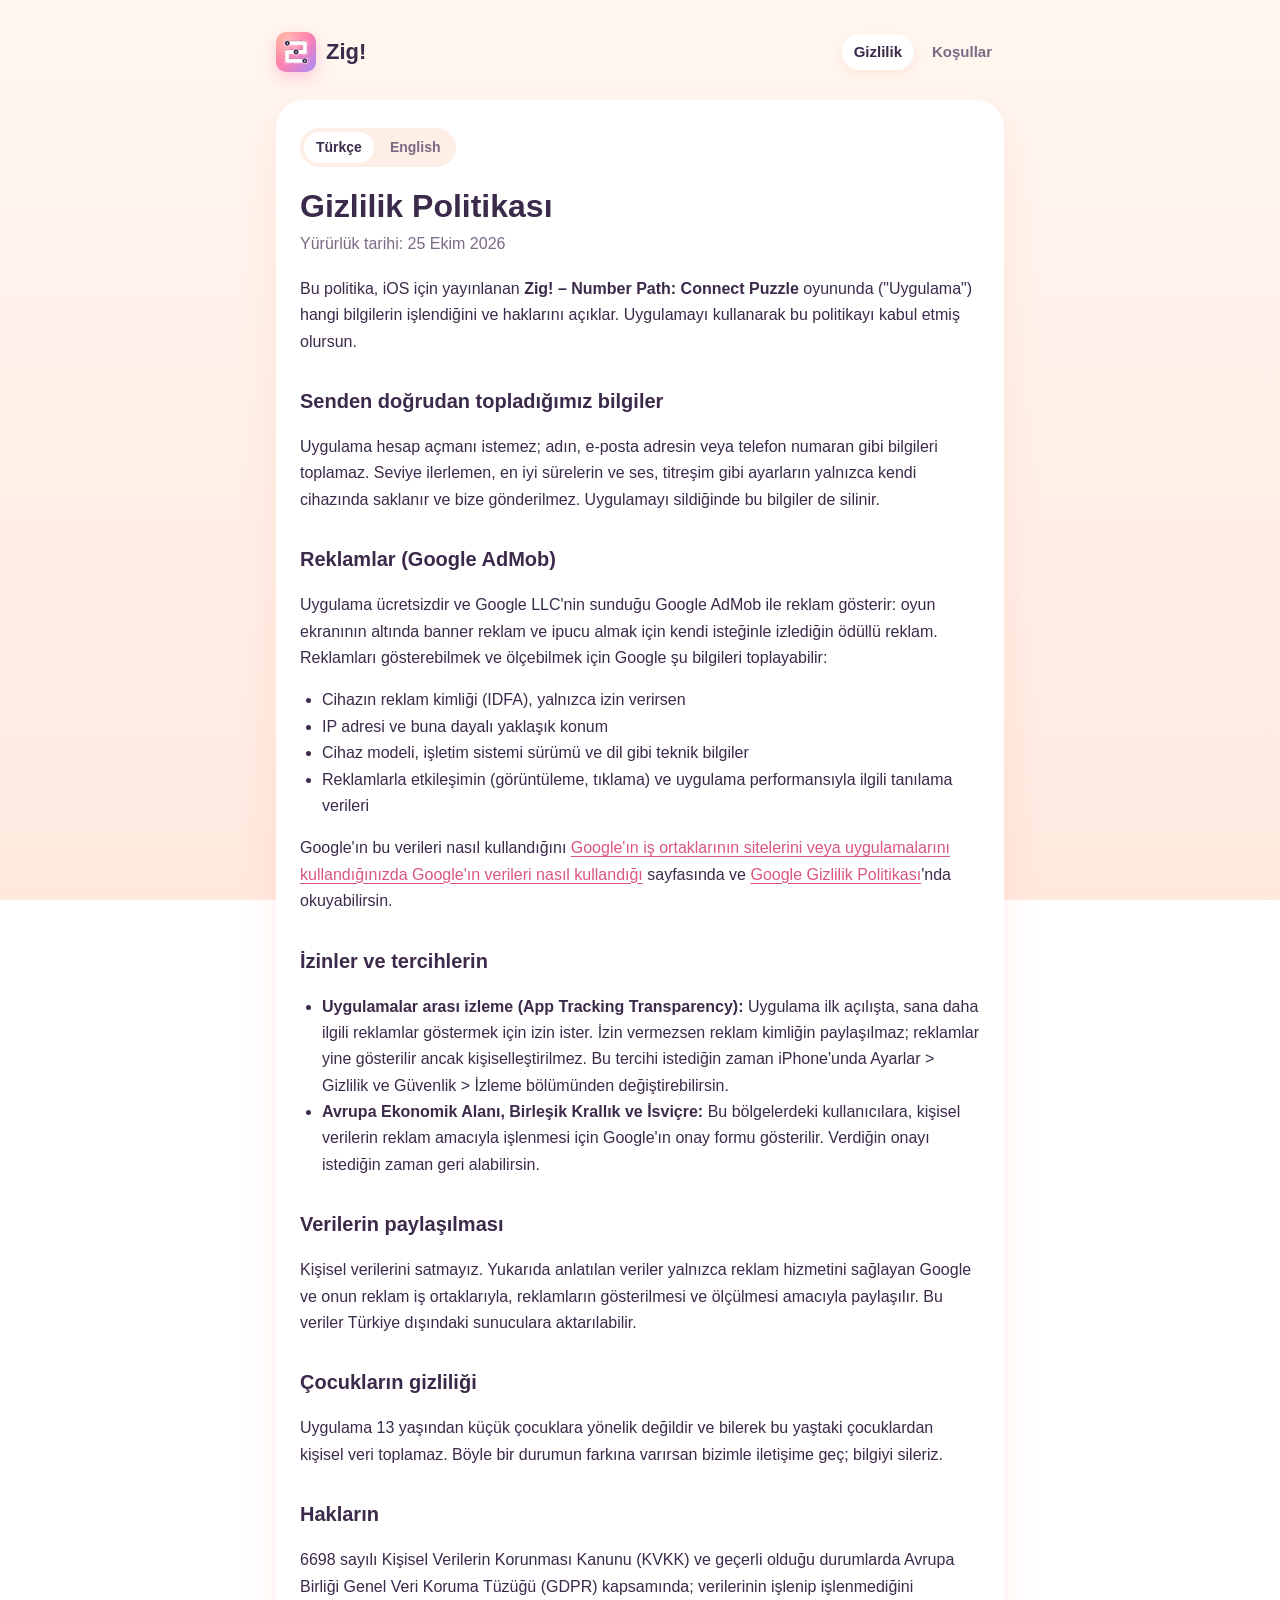
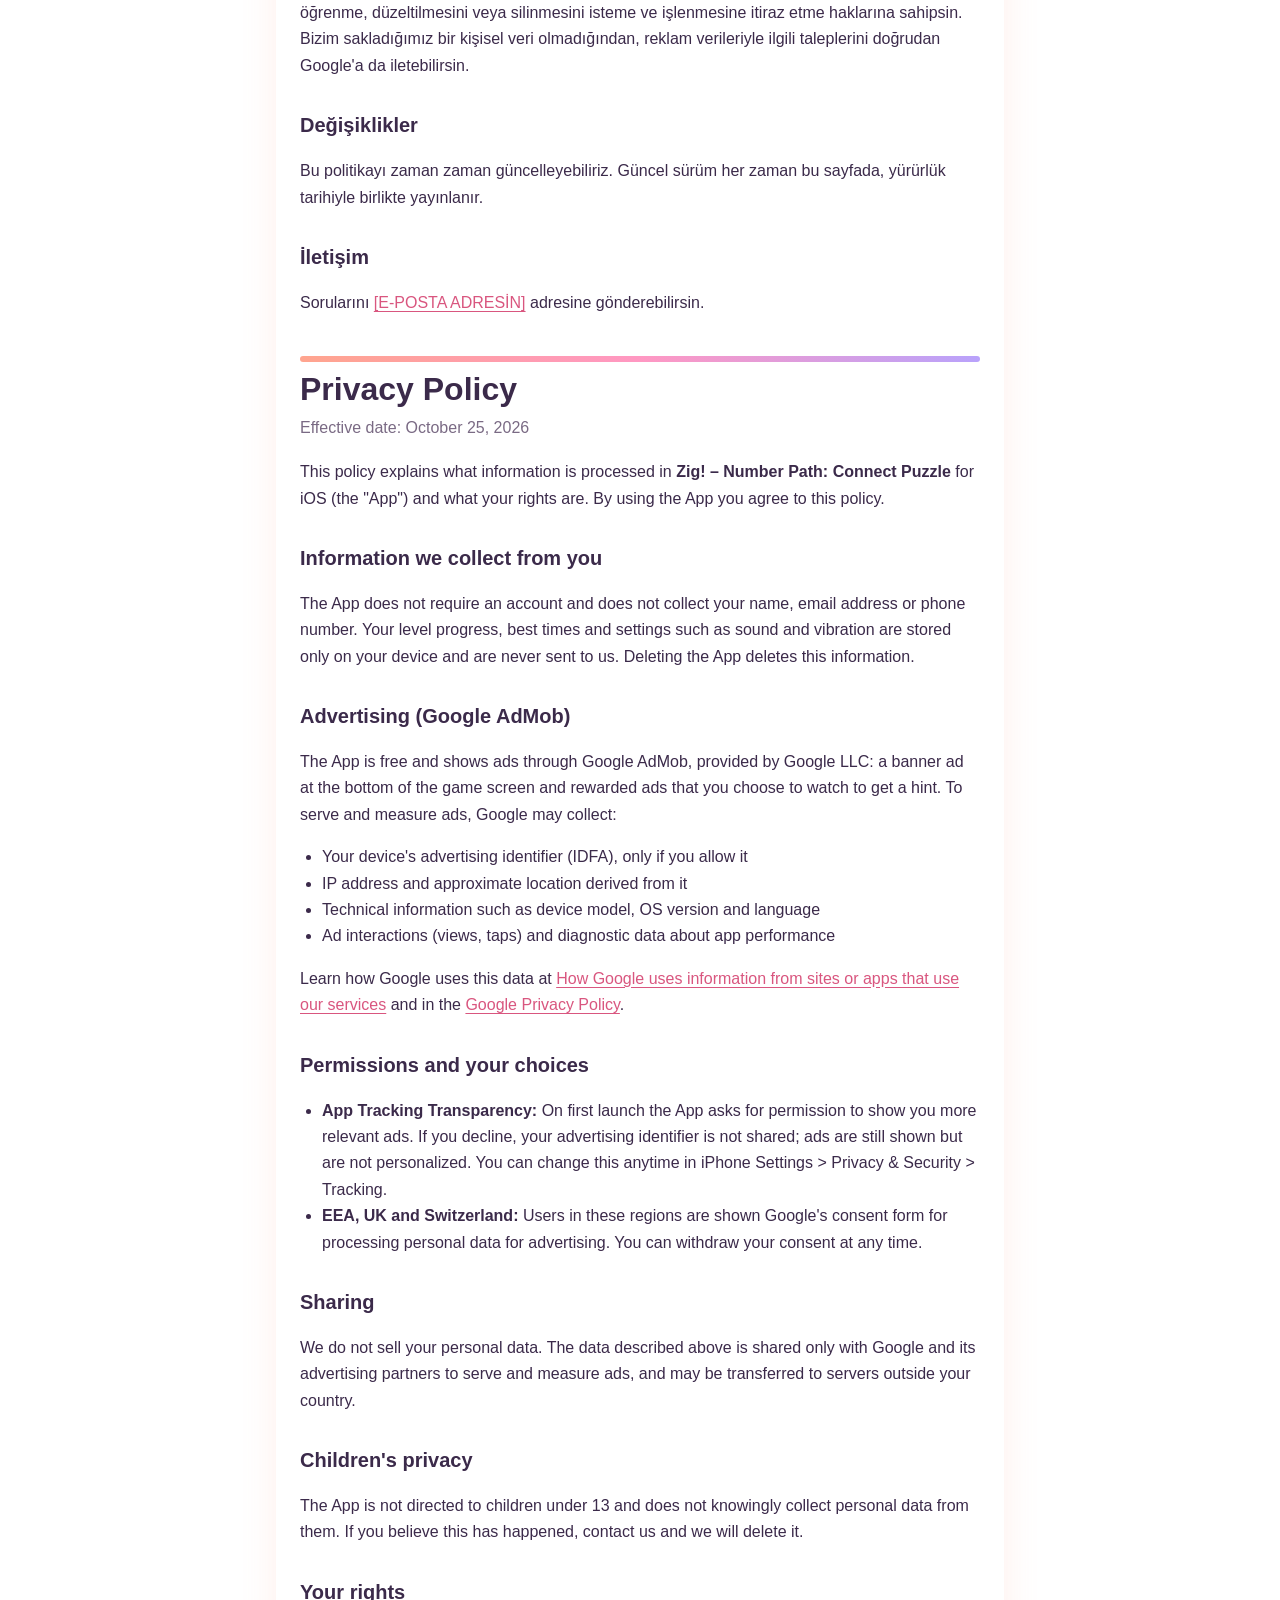
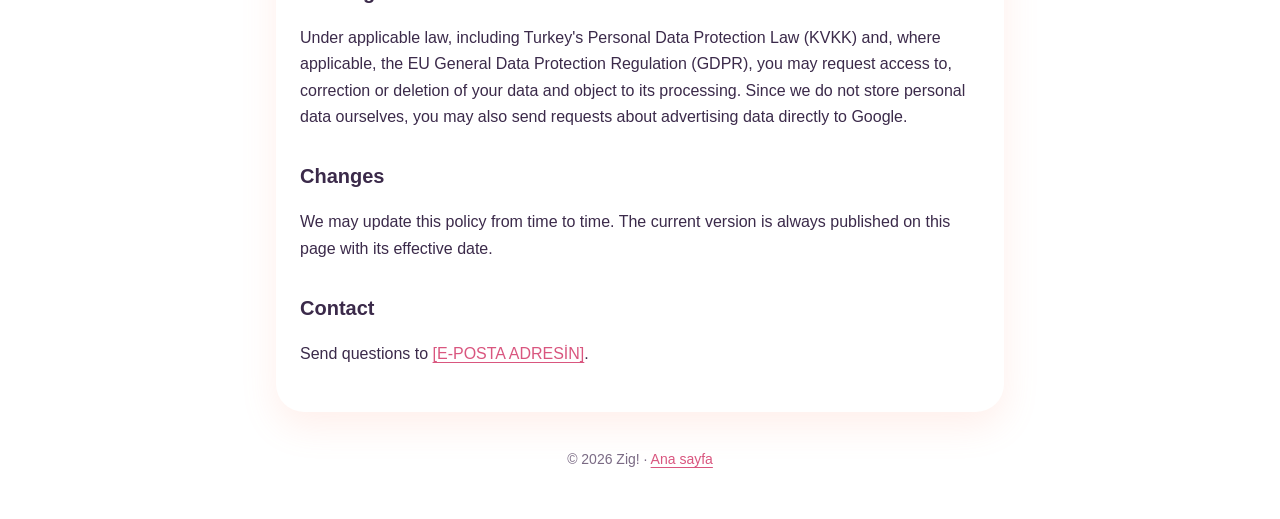
==== privacy.html @ 1cdf1e79 "Add files via upload" ====
<!doctype html>
<html lang="tr">
<head>
  <meta charset="utf-8">
  <meta name="viewport" content="width=device-width, initial-scale=1">
  <title>Gizlilik Politikası – Zig!</title>
  <link rel="icon" href="icon.png">
  <link rel="stylesheet" href="style.css">
</head>
<body>
  <div class="wrap">
    <nav class="nav">
      <a class="brand" href="index.html"><img src="icon.png" alt=""><span>Zig!</span></a>
      <div class="nav-links">
        <a href="privacy.html" aria-current="page">Gizlilik</a>
        <a href="terms.html">Koşullar</a>
      </div>
    </nav>

    <article class="doc">
      <div class="lang"><a href="#tr">Türkçe</a><a href="#en">English</a></div>

      <section id="tr" lang="tr">
        <h1>Gizlilik Politikası</h1>
        <p class="meta">Yürürlük tarihi: 25 Ekim 2026</p>

        <p>Bu politika, iOS için yayınlanan <strong>Zig! – Number Path: Connect Puzzle</strong> oyununda ("Uygulama") hangi bilgilerin işlendiğini ve haklarını açıklar. Uygulamayı kullanarak bu politikayı kabul etmiş olursun.</p>

        <h2>Senden doğrudan topladığımız bilgiler</h2>
        <p>Uygulama hesap açmanı istemez; adın, e-posta adresin veya telefon numaran gibi bilgileri toplamaz. Seviye ilerlemen, en iyi sürelerin ve ses, titreşim gibi ayarların yalnızca kendi cihazında saklanır ve bize gönderilmez. Uygulamayı sildiğinde bu bilgiler de silinir.</p>

        <h2>Reklamlar (Google AdMob)</h2>
        <p>Uygulama ücretsizdir ve Google LLC'nin sunduğu Google AdMob ile reklam gösterir: oyun ekranının altında banner reklam ve ipucu almak için kendi isteğinle izlediğin ödüllü reklam. Reklamları gösterebilmek ve ölçebilmek için Google şu bilgileri toplayabilir:</p>
        <ul>
          <li>Cihazın reklam kimliği (IDFA), yalnızca izin verirsen</li>
          <li>IP adresi ve buna dayalı yaklaşık konum</li>
          <li>Cihaz modeli, işletim sistemi sürümü ve dil gibi teknik bilgiler</li>
          <li>Reklamlarla etkileşimin (görüntüleme, tıklama) ve uygulama performansıyla ilgili tanılama verileri</li>
        </ul>
        <p>Google'ın bu verileri nasıl kullandığını <a href="https://policies.google.com/technologies/partner-sites" target="_blank" rel="noopener">Google'ın iş ortaklarının sitelerini veya uygulamalarını kullandığınızda Google'ın verileri nasıl kullandığı</a> sayfasında ve <a href="https://policies.google.com/privacy" target="_blank" rel="noopener">Google Gizlilik Politikası</a>'nda okuyabilirsin.</p>

        <h2>İzinler ve tercihlerin</h2>
        <ul>
          <li><strong>Uygulamalar arası izleme (App Tracking Transparency):</strong> Uygulama ilk açılışta, sana daha ilgili reklamlar göstermek için izin ister. İzin vermezsen reklam kimliğin paylaşılmaz; reklamlar yine gösterilir ancak kişiselleştirilmez. Bu tercihi istediğin zaman iPhone'unda Ayarlar &gt; Gizlilik ve Güvenlik &gt; İzleme bölümünden değiştirebilirsin.</li>
          <li><strong>Avrupa Ekonomik Alanı, Birleşik Krallık ve İsviçre:</strong> Bu bölgelerdeki kullanıcılara, kişisel verilerin reklam amacıyla işlenmesi için Google'ın onay formu gösterilir. Verdiğin onayı istediğin zaman geri alabilirsin.</li>
        </ul>

        <h2>Verilerin paylaşılması</h2>
        <p>Kişisel verilerini satmayız. Yukarıda anlatılan veriler yalnızca reklam hizmetini sağlayan Google ve onun reklam iş ortaklarıyla, reklamların gösterilmesi ve ölçülmesi amacıyla paylaşılır. Bu veriler Türkiye dışındaki sunuculara aktarılabilir.</p>

        <h2>Çocukların gizliliği</h2>
        <p>Uygulama 13 yaşından küçük çocuklara yönelik değildir ve bilerek bu yaştaki çocuklardan kişisel veri toplamaz. Böyle bir durumun farkına varırsan bizimle iletişime geç; bilgiyi sileriz.</p>

        <h2>Hakların</h2>
        <p>6698 sayılı Kişisel Verilerin Korunması Kanunu (KVKK) ve geçerli olduğu durumlarda Avrupa Birliği Genel Veri Koruma Tüzüğü (GDPR) kapsamında; verilerinin işlenip işlenmediğini öğrenme, düzeltilmesini veya silinmesini isteme ve işlenmesine itiraz etme haklarına sahipsin. Bizim sakladığımız bir kişisel veri olmadığından, reklam verileriyle ilgili taleplerini doğrudan Google'a da iletebilirsin.</p>

        <h2>Değişiklikler</h2>
        <p>Bu politikayı zaman zaman güncelleyebiliriz. Güncel sürüm her zaman bu sayfada, yürürlük tarihiyle birlikte yayınlanır.</p>

        <h2>İletişim</h2>
        <p>Sorularını <a href="mailto:[E-POSTA ADRESİN]">[E-POSTA ADRESİN]</a> adresine gönderebilirsin.</p>
      </section>

      <div class="divider"></div>

      <section id="en" lang="en">
        <h1>Privacy Policy</h1>
        <p class="meta">Effective date: October 25, 2026</p>

        <p>This policy explains what information is processed in <strong>Zig! – Number Path: Connect Puzzle</strong> for iOS (the "App") and what your rights are. By using the App you agree to this policy.</p>

        <h2>Information we collect from you</h2>
        <p>The App does not require an account and does not collect your name, email address or phone number. Your level progress, best times and settings such as sound and vibration are stored only on your device and are never sent to us. Deleting the App deletes this information.</p>

        <h2>Advertising (Google AdMob)</h2>
        <p>The App is free and shows ads through Google AdMob, provided by Google LLC: a banner ad at the bottom of the game screen and rewarded ads that you choose to watch to get a hint. To serve and measure ads, Google may collect:</p>
        <ul>
          <li>Your device's advertising identifier (IDFA), only if you allow it</li>
          <li>IP address and approximate location derived from it</li>
          <li>Technical information such as device model, OS version and language</li>
          <li>Ad interactions (views, taps) and diagnostic data about app performance</li>
        </ul>
        <p>Learn how Google uses this data at <a href="https://policies.google.com/technologies/partner-sites" target="_blank" rel="noopener">How Google uses information from sites or apps that use our services</a> and in the <a href="https://policies.google.com/privacy" target="_blank" rel="noopener">Google Privacy Policy</a>.</p>

        <h2>Permissions and your choices</h2>
        <ul>
          <li><strong>App Tracking Transparency:</strong> On first launch the App asks for permission to show you more relevant ads. If you decline, your advertising identifier is not shared; ads are still shown but are not personalized. You can change this anytime in iPhone Settings &gt; Privacy &amp; Security &gt; Tracking.</li>
          <li><strong>EEA, UK and Switzerland:</strong> Users in these regions are shown Google's consent form for processing personal data for advertising. You can withdraw your consent at any time.</li>
        </ul>

        <h2>Sharing</h2>
        <p>We do not sell your personal data. The data described above is shared only with Google and its advertising partners to serve and measure ads, and may be transferred to servers outside your country.</p>

        <h2>Children's privacy</h2>
        <p>The App is not directed to children under 13 and does not knowingly collect personal data from them. If you believe this has happened, contact us and we will delete it.</p>

        <h2>Your rights</h2>
        <p>Under applicable law, including Turkey's Personal Data Protection Law (KVKK) and, where applicable, the EU General Data Protection Regulation (GDPR), you may request access to, correction or deletion of your data and object to its processing. Since we do not store personal data ourselves, you may also send requests about advertising data directly to Google.</p>

        <h2>Changes</h2>
        <p>We may update this policy from time to time. The current version is always published on this page with its effective date.</p>

        <h2>Contact</h2>
        <p>Send questions to <a href="mailto:[E-POSTA ADRESİN]">[E-POSTA ADRESİN]</a>.</p>
      </section>
    </article>

    <footer>© 2026 Zig! · <a href="index.html">Ana sayfa</a></footer>
  </div>
</body>
</html>
---- style.css ----
:root {
  --bg: #FFF7F0;
  --bg-bottom: #FFE9DF;
  --card: #FFFFFF;
  --cell: #FDEFE6;
  --coral: #FF8E72;
  --pink: #FF7EB3;
  --lavender: #A78BFA;
  --plum: #3B2A4A;
  --plum-soft: #7A6A84;
  --gradient: linear-gradient(90deg, var(--coral), var(--pink), var(--lavender));
}

* { box-sizing: border-box; }

html { -webkit-text-size-adjust: 100%; }

body {
  margin: 0;
  min-height: 100vh;
  background: linear-gradient(180deg, var(--bg), var(--bg-bottom)) fixed;
  color: var(--plum);
  font-family: ui-rounded, "SF Pro Rounded", -apple-system, BlinkMacSystemFont, "Segoe UI", Roboto, sans-serif;
  line-height: 1.65;
}

a { color: #D9567F; text-underline-offset: 3px; }

.wrap { max-width: 760px; margin: 0 auto; padding: 32px 16px 48px; }

/* Üst bar */
.nav {
  display: flex;
  align-items: center;
  justify-content: space-between;
  gap: 12px;
  margin-bottom: 28px;
}
.brand { display: flex; align-items: center; gap: 10px; text-decoration: none; color: var(--plum); }
.brand img { width: 40px; height: 40px; border-radius: 10px; box-shadow: 0 6px 16px rgba(255, 126, 179, .35); }
.brand span { font-size: 22px; font-weight: 800; }
.nav-links { display: flex; gap: 6px; flex-wrap: wrap; justify-content: flex-end; }
.nav-links a {
  color: var(--plum-soft);
  text-decoration: none;
  font-weight: 600;
  font-size: 15px;
  padding: 6px 12px;
  border-radius: 999px;
}
.nav-links a[aria-current="page"] { background: var(--card); color: var(--plum); box-shadow: 0 4px 12px rgba(255, 142, 114, .15); }

/* Ana sayfa */
.hero { text-align: center; padding: 24px 0 8px; }
.hero img { width: 132px; height: 132px; border-radius: 30px; box-shadow: 0 18px 40px rgba(255, 126, 179, .35); }
.hero h1 { font-size: 48px; margin: 20px 0 4px; font-weight: 800; letter-spacing: -.5px; }
.hero p { font-size: 18px; color: var(--plum-soft); margin: 0 auto; max-width: 440px; }
.bar { height: 8px; width: 120px; margin: 22px auto 0; border-radius: 999px; background: var(--gradient); }

.cards { display: grid; grid-template-columns: repeat(auto-fit, minmax(220px, 1fr)); gap: 14px; margin-top: 36px; }
.card {
  display: block;
  background: var(--card);
  border-radius: 22px;
  padding: 20px 22px;
  text-decoration: none;
  color: var(--plum);
  box-shadow: 0 10px 28px rgba(255, 142, 114, .14);
}
.card strong { display: block; font-size: 18px; margin-bottom: 2px; }
.card span { color: var(--plum-soft); font-size: 15px; }

/* Yasal metin sayfaları */
.doc { background: var(--card); border-radius: 28px; padding: 28px 24px; box-shadow: 0 14px 36px rgba(255, 142, 114, .14); }
.doc h1 { font-size: 32px; line-height: 1.2; margin: 0 0 6px; }
.doc h2 { font-size: 20px; margin: 30px 0 6px; }
.doc p, .doc li { font-size: 16px; }
.doc ul { padding-left: 22px; }
.meta { color: var(--plum-soft); font-size: 14px; margin: 0 0 18px; }
.lang { display: inline-flex; gap: 4px; background: var(--cell); padding: 4px; border-radius: 999px; margin-bottom: 20px; }
.lang a { text-decoration: none; color: var(--plum-soft); font-weight: 600; font-size: 14px; padding: 4px 12px; border-radius: 999px; }
.lang a:first-child { background: var(--card); color: var(--plum); }
.divider { height: 6px; border-radius: 999px; background: var(--gradient); margin: 40px 0 8px; opacity: .8; }

footer { text-align: center; color: var(--plum-soft); font-size: 14px; margin-top: 36px; }

@media (max-width: 520px) {
  .hero h1 { font-size: 40px; }
  .doc { padding: 22px 18px; border-radius: 22px; }
  .doc h1 { font-size: 26px; }
  .brand span { font-size: 20px; }
}
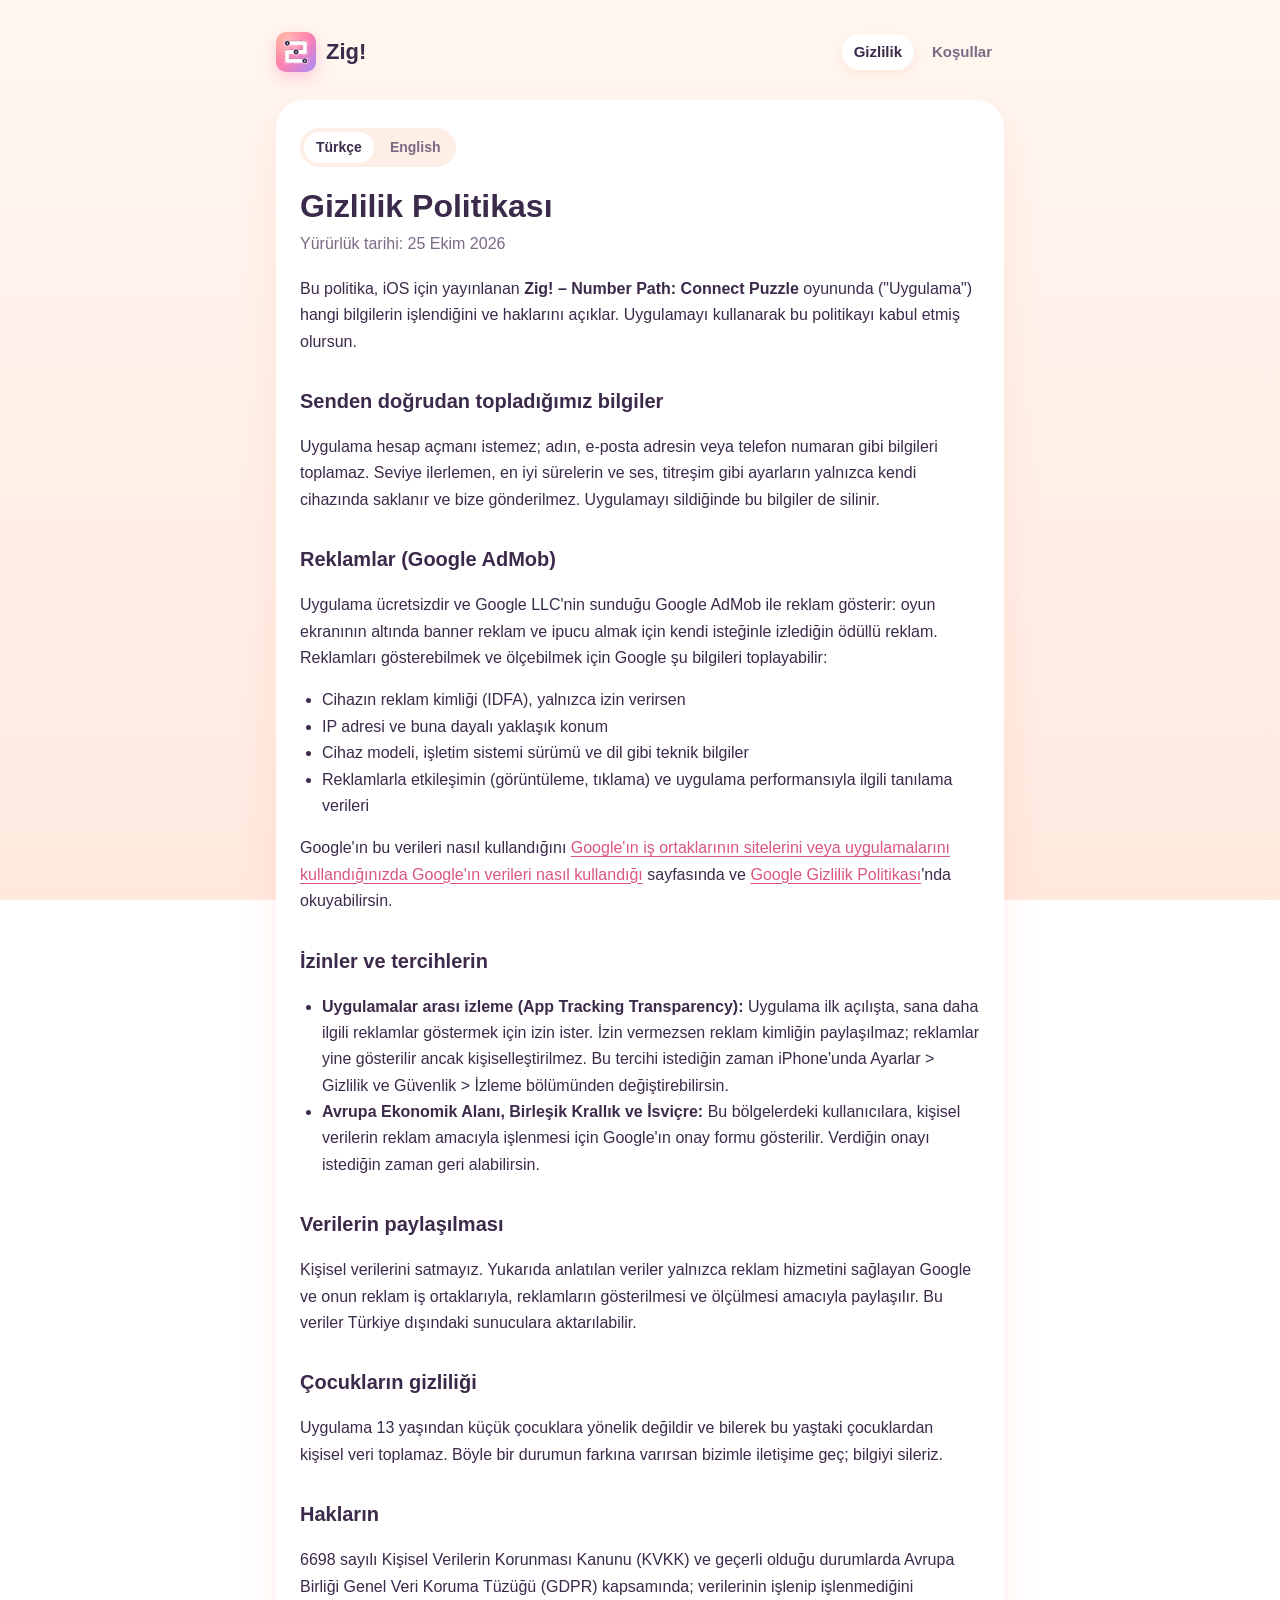
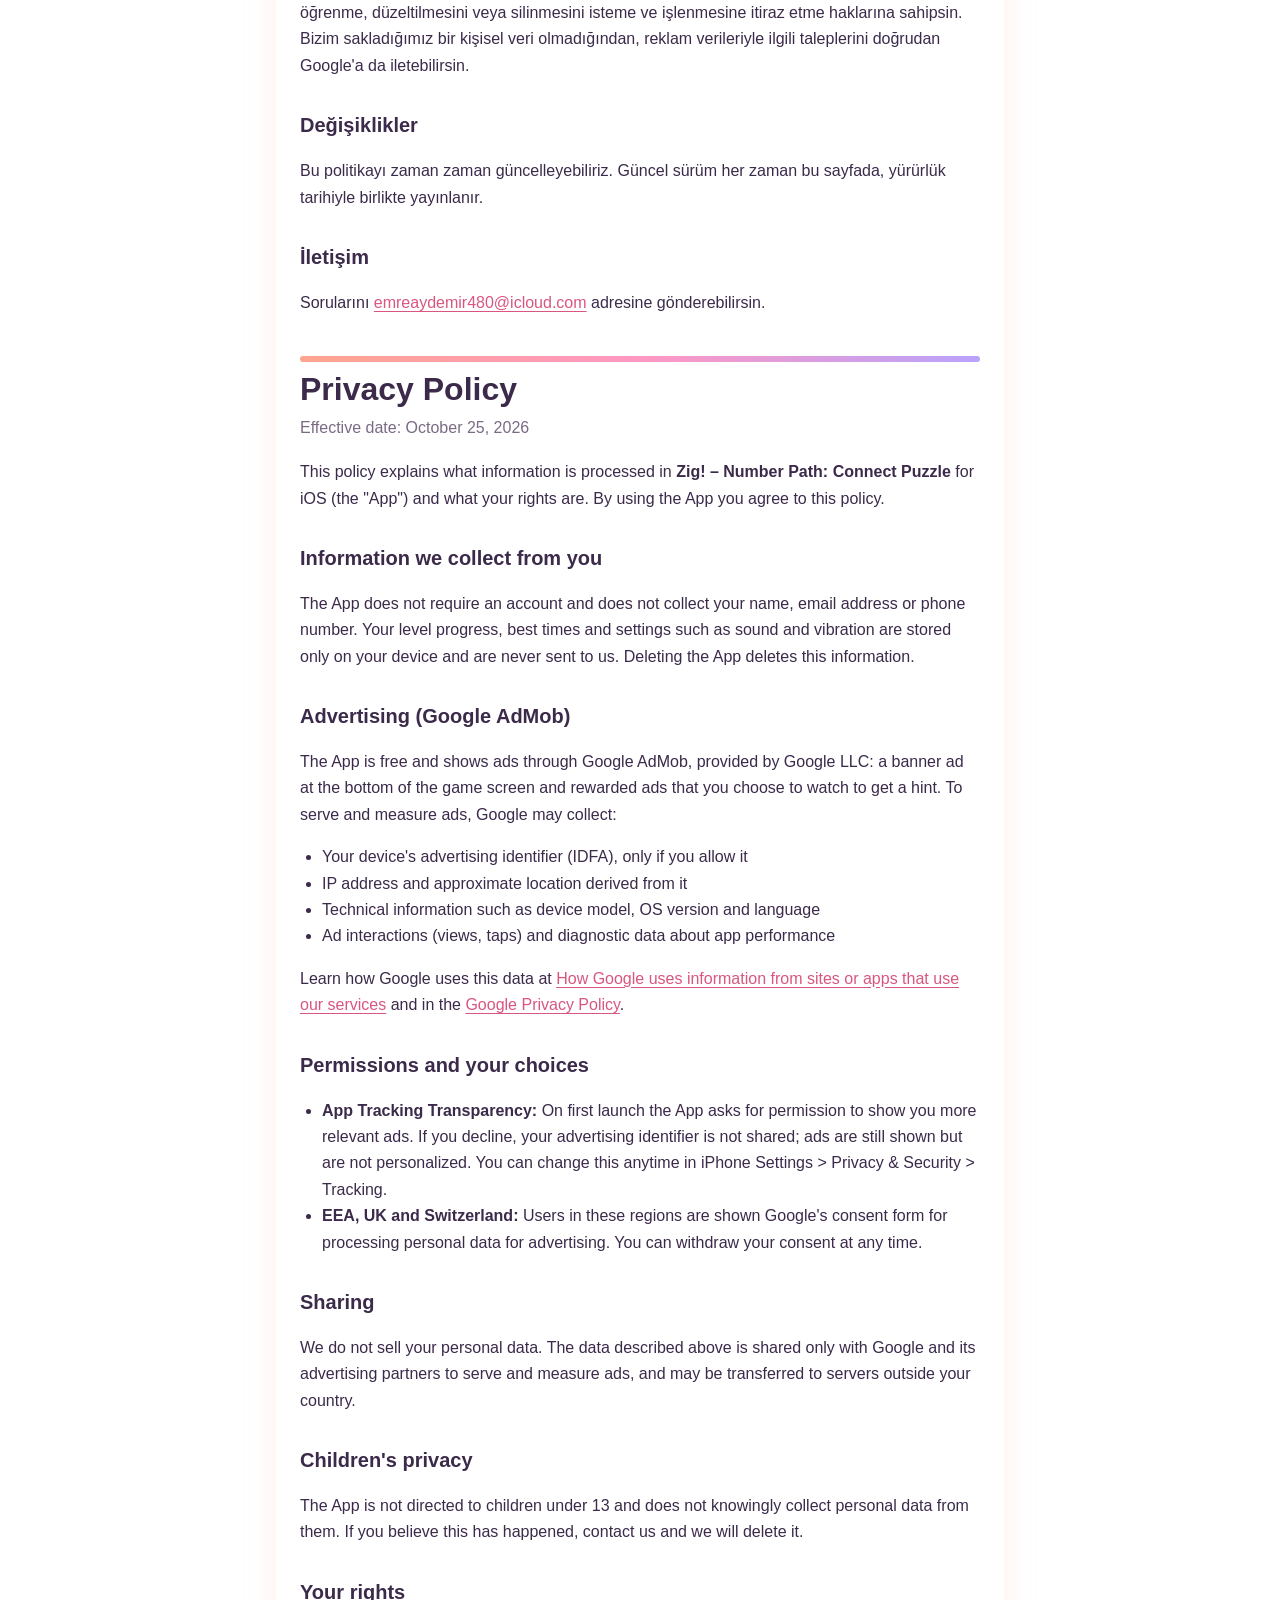
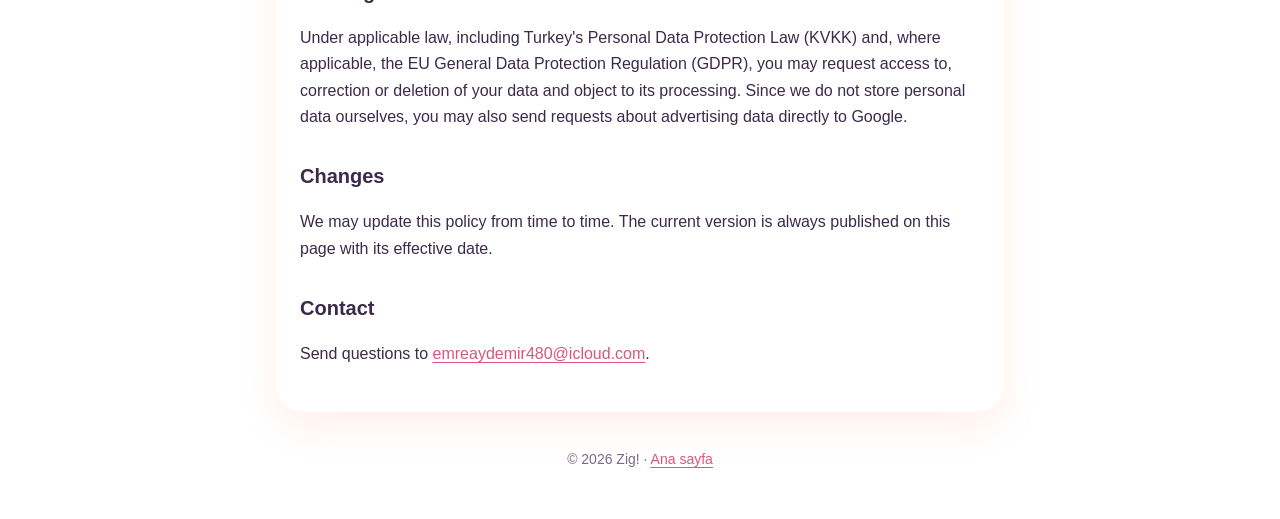
==== commit 78e3bf8a: "Add files via upload" ====
--- a/privacy.html
+++ b/privacy.html
@@ -58,7 +58,7 @@
         <p>Bu politikayı zaman zaman güncelleyebiliriz. Güncel sürüm her zaman bu sayfada, yürürlük tarihiyle birlikte yayınlanır.</p>
 
         <h2>İletişim</h2>
-        <p>Sorularını <a href="mailto:[E-POSTA ADRESİN]">[E-POSTA ADRESİN]</a> adresine gönderebilirsin.</p>
+        <p>Sorularını <a href="mailto:emreaydemir480@icloud.com">emreaydemir480@icloud.com</a> adresine gönderebilirsin.</p>
       </section>
 
       <div class="divider"></div>
@@ -101,7 +101,7 @@
         <p>We may update this policy from time to time. The current version is always published on this page with its effective date.</p>
 
         <h2>Contact</h2>
-        <p>Send questions to <a href="mailto:[E-POSTA ADRESİN]">[E-POSTA ADRESİN]</a>.</p>
+        <p>Send questions to <a href="mailto:emreaydemir480@icloud.com">emreaydemir480@icloud.com</a>.</p>
       </section>
     </article>
 
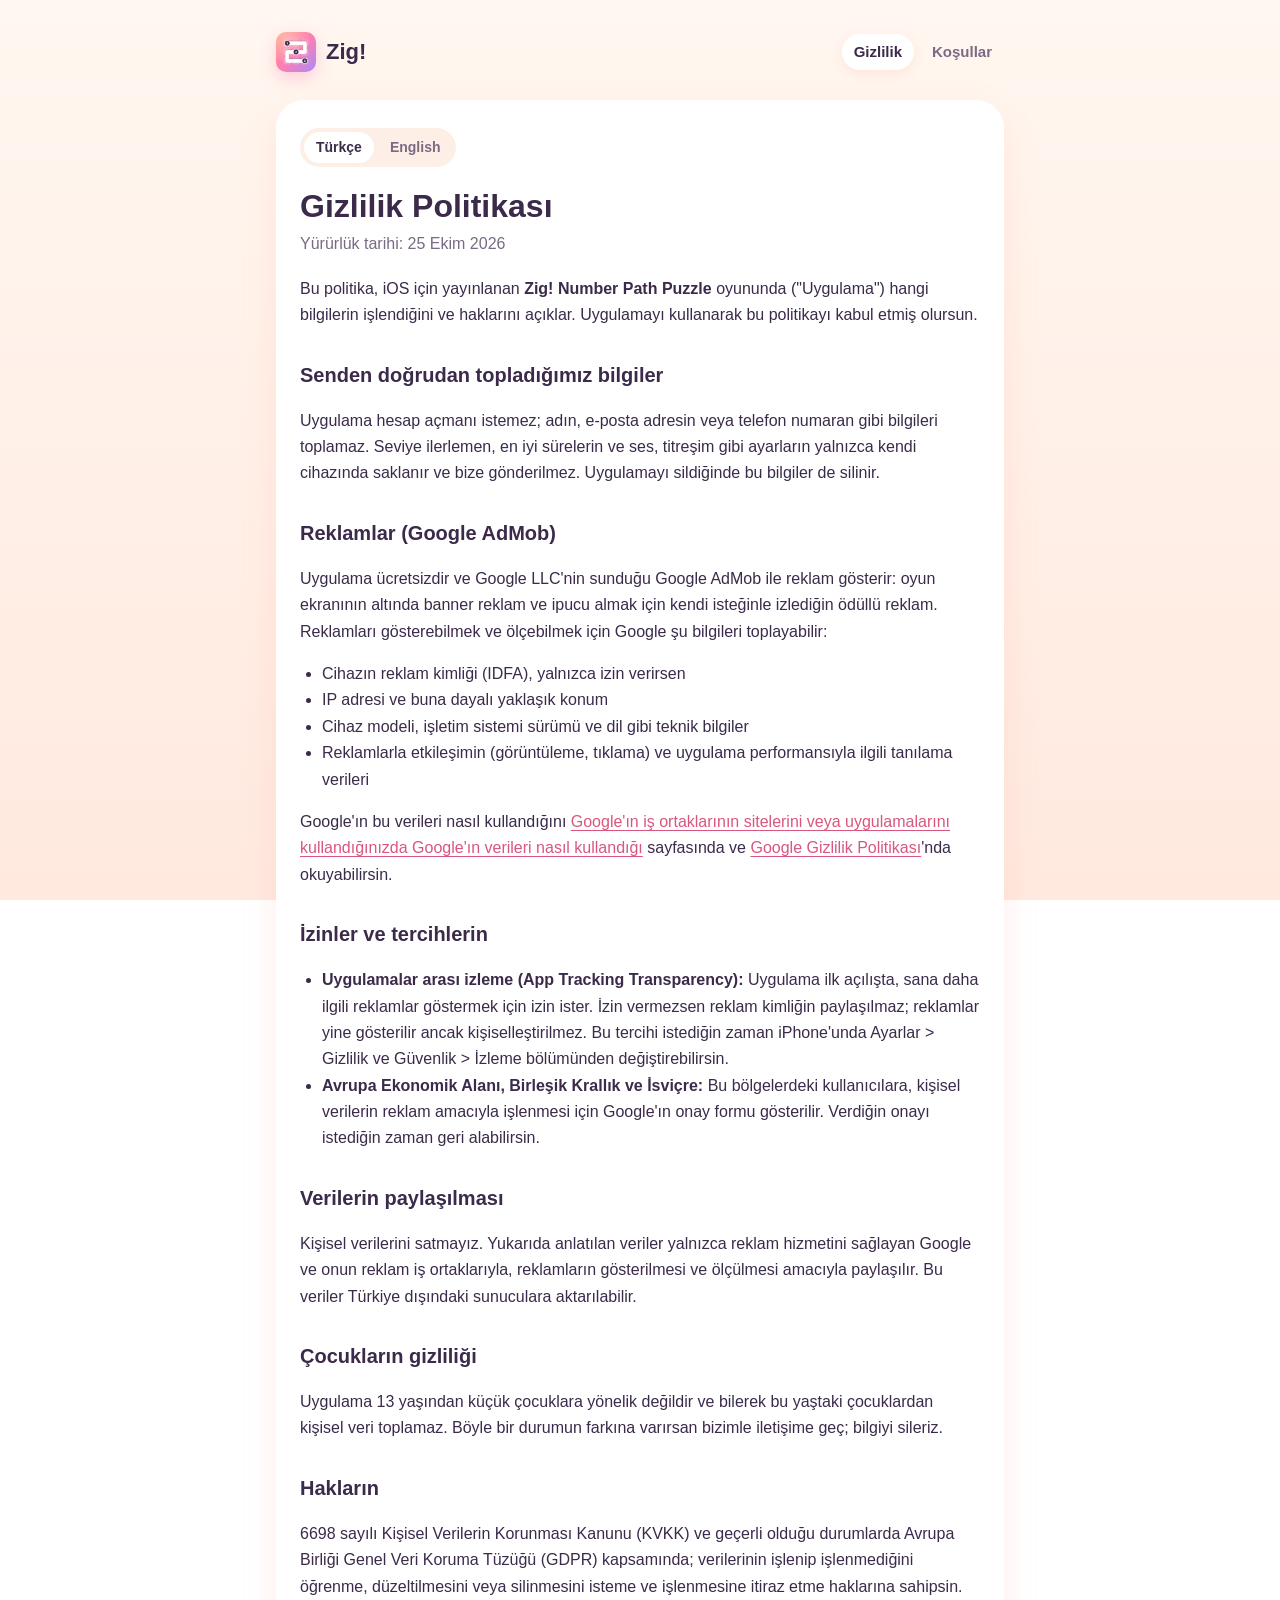
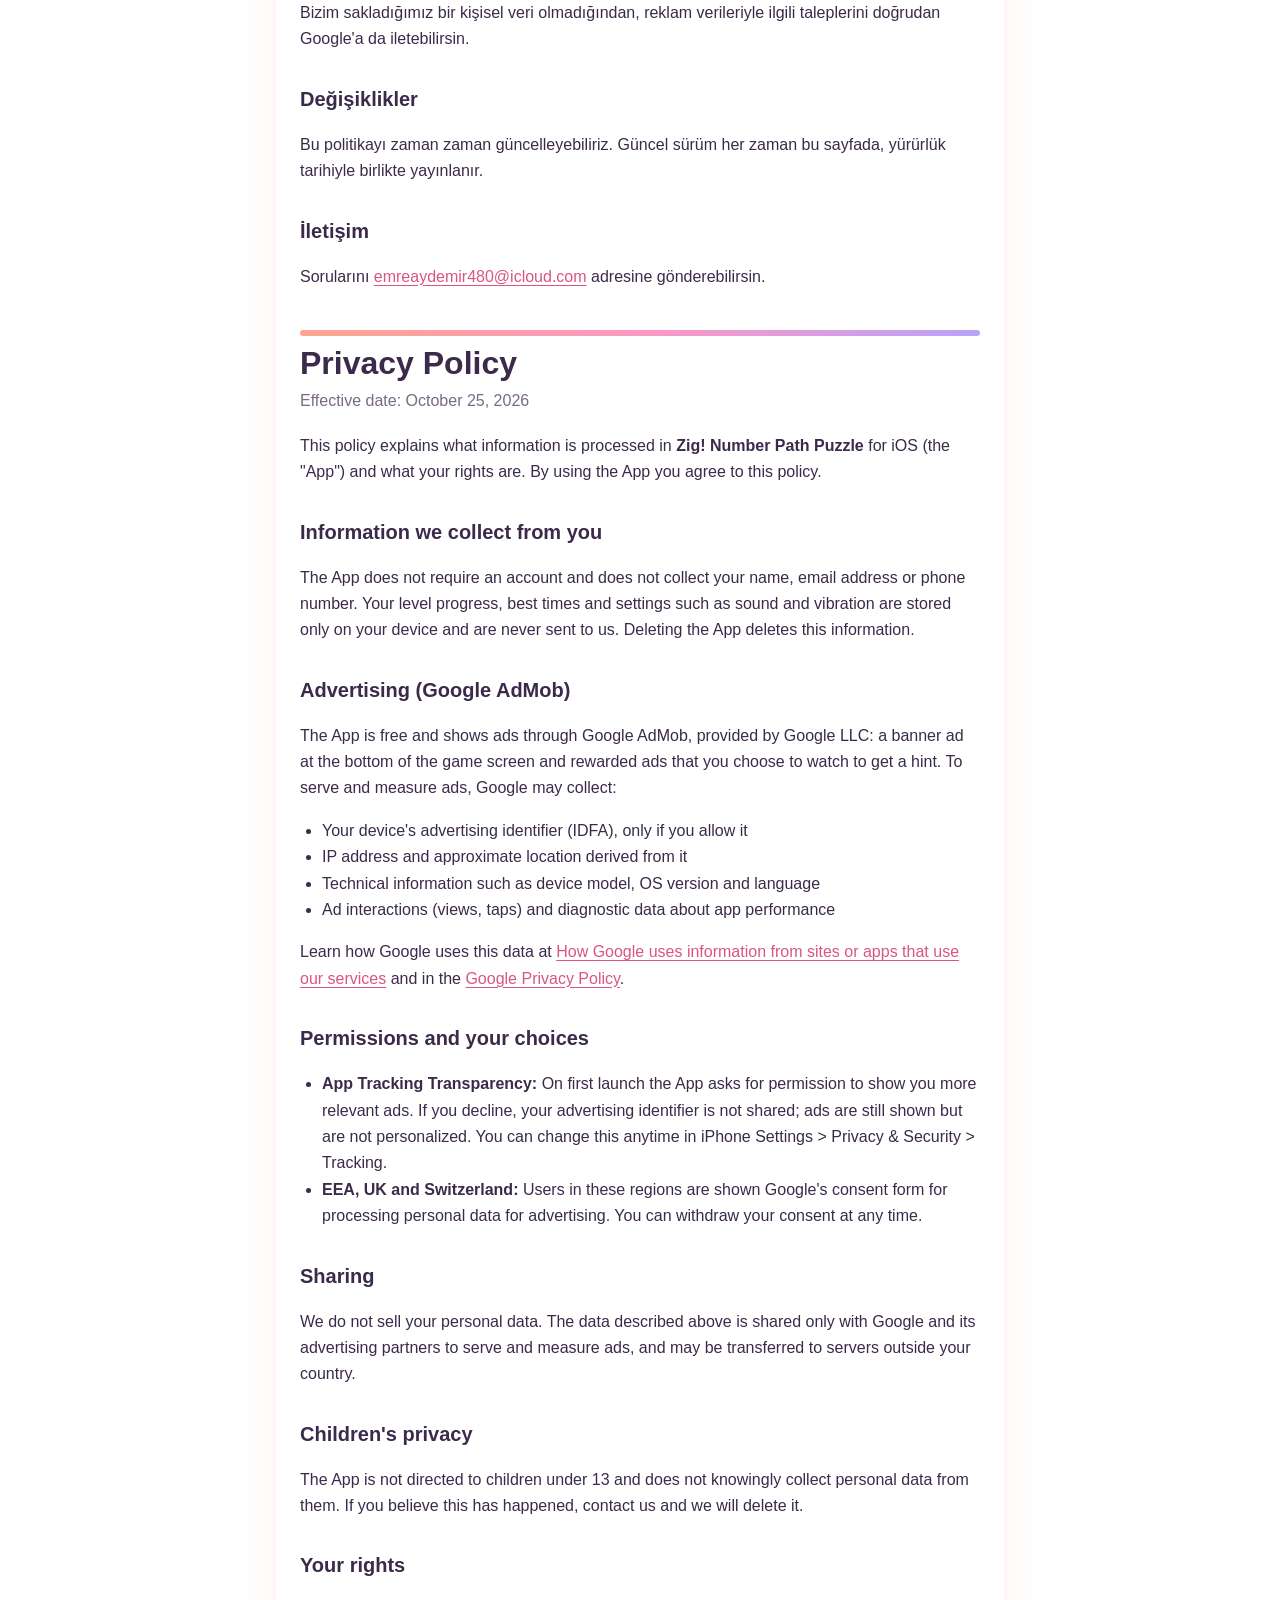
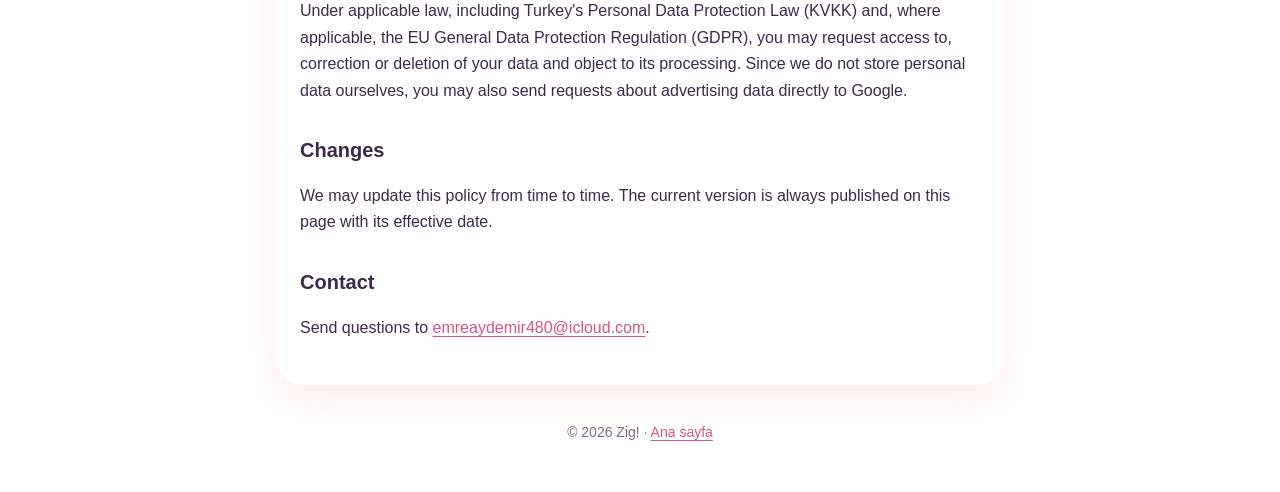
==== commit 5d6171f2: "Add files via upload" ====
--- a/privacy.html
+++ b/privacy.html
@@ -24,7 +24,7 @@
         <h1>Gizlilik Politikası</h1>
         <p class="meta">Yürürlük tarihi: 25 Ekim 2026</p>
 
-        <p>Bu politika, iOS için yayınlanan <strong>Zig! – Number Path: Connect Puzzle</strong> oyununda ("Uygulama") hangi bilgilerin işlendiğini ve haklarını açıklar. Uygulamayı kullanarak bu politikayı kabul etmiş olursun.</p>
+        <p>Bu politika, iOS için yayınlanan <strong>Zig! Number Path Puzzle</strong> oyununda ("Uygulama") hangi bilgilerin işlendiğini ve haklarını açıklar. Uygulamayı kullanarak bu politikayı kabul etmiş olursun.</p>
 
         <h2>Senden doğrudan topladığımız bilgiler</h2>
         <p>Uygulama hesap açmanı istemez; adın, e-posta adresin veya telefon numaran gibi bilgileri toplamaz. Seviye ilerlemen, en iyi sürelerin ve ses, titreşim gibi ayarların yalnızca kendi cihazında saklanır ve bize gönderilmez. Uygulamayı sildiğinde bu bilgiler de silinir.</p>
@@ -67,7 +67,7 @@
         <h1>Privacy Policy</h1>
         <p class="meta">Effective date: October 25, 2026</p>
 
-        <p>This policy explains what information is processed in <strong>Zig! – Number Path: Connect Puzzle</strong> for iOS (the "App") and what your rights are. By using the App you agree to this policy.</p>
+        <p>This policy explains what information is processed in <strong>Zig! Number Path Puzzle</strong> for iOS (the "App") and what your rights are. By using the App you agree to this policy.</p>
 
         <h2>Information we collect from you</h2>
         <p>The App does not require an account and does not collect your name, email address or phone number. Your level progress, best times and settings such as sound and vibration are stored only on your device and are never sent to us. Deleting the App deletes this information.</p>
